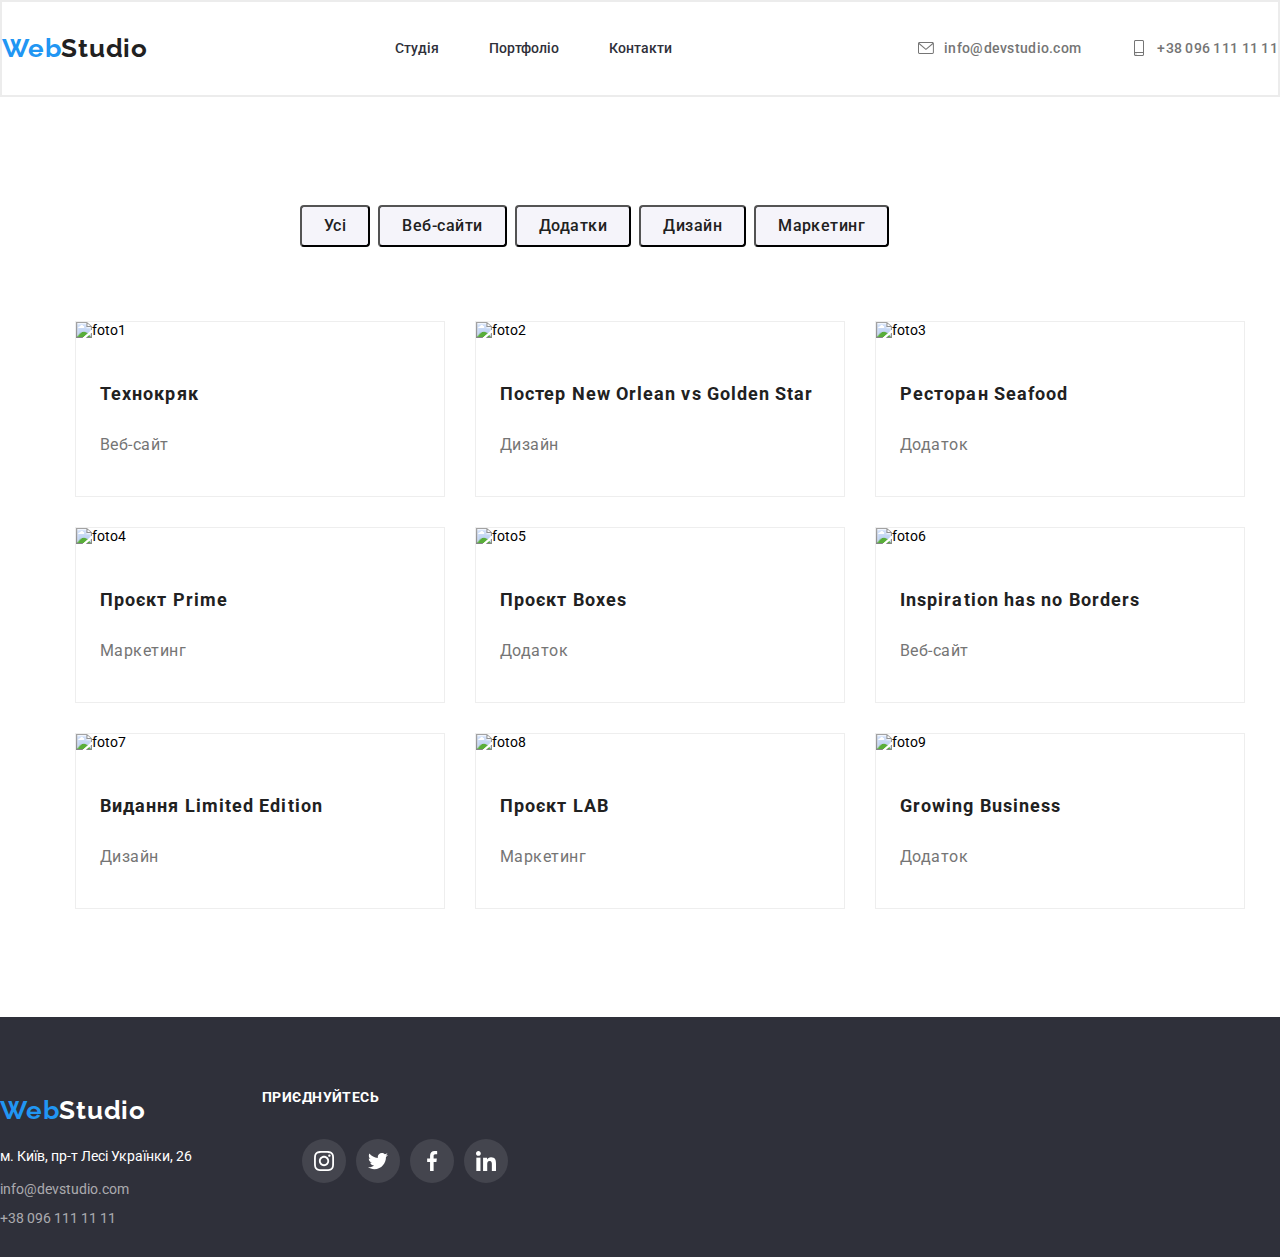
==== portfolio.html @ 2952f863 "FIIIIIIIX" ====
<!DOCTYPE html>
<html lang="en">
  <head>
    <meta charset="UTF-8" />
    <meta name="viewport" content="width=device-width, initial-scale=1.0" />
    <title>Portfolio</title>
    <link
      rel="stylesheet"
      href="https://cdnjs.cloudflare.com/ajax/libs/modern-normalize/2.0.0/modern-normalize.min.css"
    />
    <link rel="preconnect" href="https://fonts.googleapis.com" />
    <link rel="preconnect" href="https://fonts.gstatic.com" crossorigin />
    <link
      href="https://fonts.googleapis.com/css2?family=Raleway:wght@700&family=Roboto:wght@400;500;700;900&display=swap"
      rel="stylesheet"
    />
    <link rel="stylesheet" href="./css/Reset.css" />
    <link rel="stylesheet" href="./css/container.css" />
    <link rel="stylesheet" href="./css/svg.css">
    <link rel="stylesheet" href="./css/style.css" />
  </head>
  <body>
    <!-- header -->

    <!-- header -->

    <header>
      <div class="container header-box" >
        <a href="./index.html"
          class="header-links"><span id="web">Web</span><span id="studio">Studio</span></a
        >
        <ul class="header-list">
          <li class="header-item">
            <a href="./index.html" class="header-link">Студія</a>
          </li>
          <li class="header-item">
            <a href="./portfolio.html" class="header-link">Портфоліо</a>
          </li>
          <li class="header-item">
            <a href="" class="header-link">Контакти</a>
          </li>
        </ul>
        <ul class="header-lists">
          <li class="header-items">
            <svg class="email">
              <use href="./img/symboldefts.svg/icon.svg#icon-envelope"></use>
            </svg>
            <a href="mailto:info@devstudio.com" id="header-tel"
              >info@devstudio.com</a
            >
          </li>
          <li class="header-items">
            <svg class="phone">
              <use href="./img/symboldefts.svg/icon.svg#icon-smartphone"></use>
            </svg>
            <a href="tel:+380961111111" id="header-tel">+38 096 111 11 11</a>
          </li>
        </ul>
      </div>
    </header>

    <!-- navigation -->

    <section class="navigation">
      <div class="container">
        <ul class="navigation-list">
          <li class="navigation-item">
            <button class="naviganion-button">Усі</button>
          </li>
          <li class="navigation-item">
            <button class="naviganion-button">Веб-сайти</button>
          </li>
          <li class="navigation-item">
            <button class="naviganion-button">Додатки</button>
          </li>
          <li class="navigation-item">
            <button class="naviganion-button">Дизайн</button>
          </li>
          <li class="navigation-item">
            <button class="naviganion-button">Маркетинг</button>
          </li>
        </ul>
      </div>
    </section>

    <!-- presentation -->

    <section class="presentation">
      <div class="container">
        <ul class="presentation-list">
          <li class="presentation-item">
            <img src="./img/Portfolio/foto1.jpg" alt="foto1" />
            <h3 class="presentation-text">Технокряк</h3>
            <p class="presentation-description">Веб-сайт</p>
          </li>
          <li class="presentation-item">
            <img src="./img/Portfolio/foto2.jpg" alt="foto2" />
            <h3 class="presentation-text">Постер New Orlean vs Golden Star</h3>
            <p class="presentation-description">Дизайн</p>
          </li>
          <li class="presentation-item">
            <img src="./img/Portfolio/foto3.jpg" alt="foto3" />
            <h3 class="presentation-text">Ресторан Seafood</h3>
            <p class="presentation-description">Додаток</p>
          </li>
          <li class="presentation-item">
            <img src="./img/Portfolio/foto4.jpg" alt="foto4" />
            <h3 class="presentation-text">Проєкт Prime</h3>
            <p class="presentation-description">Маркетинг</p>
          </li>
          <li class="presentation-item">
            <img src="./img/Portfolio/foto5.jpg" alt="foto5" />
            <h3 class="presentation-text">Проєкт Boxes</h3>
            <p class="presentation-description">Додаток</p>
          </li>
          <li class="presentation-item">
            <img src="./img/Portfolio/foto6.jpg" alt="foto6" />
            <h3 class="presentation-text">Inspiration has no Borders</h3>
            <p class="presentation-description">Веб-сайт</p>
          </li>
          <li class="presentation-item">
            <img src="./img/Portfolio/foto7.jpg" alt="foto7" />
            <h3 class="presentation-text">Видання Limited Edition</h3>
            <p class="presentation-description">Дизайн</p>
          </li>
          <li class="presentation-item">
            <img src="./img/Portfolio/foto8.jpg" alt="foto8" />
            <h3 class="presentation-text">Проєкт LAB</h3>
            <p class="presentation-description">Маркетинг</p>
          </li>
          <li class="presentation-item">
            <img src="./img/Portfolio/foto9.jpg" alt="foto9" />
            <h3 class="presentation-text">Growing Business</h3>
            <p class="presentation-description">Додаток</p>
          </li>
        </ul>
      </div>
    </section>

    <!-- footer -->
    <footer class="foot">
      <div class="container  box-container">
        <div class="flex">
        <div class="flex-footer">
        <h2 class="foot-text">
          <span id="web">Web</span><span id="studiow">Studio</span>
        </h2>
        <div class="foot-email-tel">
        <address class="adres">м. Київ, пр-т Лесі Українки, 26</address>

        <a href="mailto:info@devstudio.com" class="mailto"
          >info@devstudio.com</a
        >
        <a href="tel:+380961111111" class="tel">+38 096 111 11 11</a>
      </div>
      </div>
    <div class="flex-footer2"> 
        <h2 class="sot-title">ПРИЄДНУЙТЕСЬ</h2>
        <ul class="employes-svg-list">
          <li class="employes-svg-item">
        <svg class="employes-svg">
          <use href="./img/symboldefts.svg/icon.svg#icon-instagram"></use>
        </svg>
      </li>
      <li class="employes-svg-item">
        <svg class="employes-svg">
          <use href="./img/symboldefts.svg/icon.svg#icon-twitter"></svg>
        </svg>
      </li>
      <li class="employes-svg-item">
        <svg class="employes-svg">
          <use href="./img/symboldefts.svg/icon.svg#icon-facebook"></svg>
        </svg>
      </li>
      <li class="employes-svg-item">
        <svg class="employes-svg">
          <use href="./img/symboldefts.svg/icon.svg#icon-linkedin"></svg>
        </svg>
      </li>
      </ul>
  </div>
</div>
</div>
    </footer>
  </body>
</html>
---- css/svg.css ----
.email {
    width: 16px;
    height: 12px;
    margin-right: 10px;
    fill: #757575;
}

.phone {
    fill: #757575;
    width: 16px;
    height: 16px;
    margin-right: 10px;
    
}

.employees-svg {
    width: 20px;
    height: 20px;
    fill: #757575;
}

.employes-svg {
    width: 20px;
    height: 20px;
    fill: #fff;
}


.employes-svg-item:hover {
    background-color: #2196F3;
    border-radius: 50%;
}


.employees-svg-item:hover {
    background-color: #2196F3;
    border-radius: 50%;
    
}

.employees-svg-item {
    width: 44px;
    height: 44px;
    text-align: center;
    padding-left: 12px;
    padding-top: 12px;
    padding-right: 12px;
    padding-bottom: 12px;
}

.employes-svg-item {
    width: 44px;
    height: 44px;
    text-align: center;
    padding-left: 12px;
    padding-top: 12px;
    padding-right: 12px;
    padding-bottom: 12px;
    border-radius: 50%;
    background-color: rgba(255, 255, 255, 0.10);
}

.customers-svg {
     width: 106px;
     height: 60px;
     fill: grey;
     margin-top: 16px;
     margin-bottom: 16px;
     margin-left: 32px;
     margin-right: 32px;
}

.customers-svg:hover {
    fill: #2196F3;
}


.but {
    width: 24px;
    height: 24px;
    fill: #fff;
    margin-top: 13px;
}
---- css/style.css ----
body {
    font-family: Roboto;
    font-size: 14px;
    
}

ul {
    list-style: none;
  }
  a {
    text-decoration: none;
  }

:root {
    --bg-color: blue;
    --text-color:  #757575;
    --bg-color: #2F303A;
    --tex-color:#2196F3;
    --adress-color:#fff;
    --phone-color: rgba(255, 255, 255, 0.60);
    --bge-color: #F5F4FA;
}



.text-one {
    color: var(--tex-color);
    font-size: 16px;
}

.presentation-description {
    color: #757575;
    font-size: 16px;
    font-weight: 400;
    line-height: 187.5%; 
    letter-spacing: 0.48px;

}



header {
    /* margin-bottom: 32px; */
    padding-bottom: 25px;
    padding-top: 24px;
    padding-top: 24px;
   border: #ECECEC solid 2px;
}

.header-link {
    color: var(--bg-color);
    font-size: 14px;
    font-weight: 500;
    line-height: normal;
}

.header-link:focus {
    color: #2196F3;
    font-size: 14px;
    font-weight: 500;
    line-height: normal;
}

.header-link:hover {
     color: #2196F3;
}

.foot {
    background-color: var(--bg-color);
    padding-top: 60px;
    padding-bottom: 60px;
}

.adres {
    color: var(--adress-color);
    font-size: 14px;
    font-weight: 400;
    line-height: 1.714;
    font-style: normal;
    margin-bottom: 9px;
}



.information {
    background-image: linear-gradient(rgba(47, 48, 58, 0.40),  rgba(47, 48, 58, 0.40)) ,url(../img/Img.png);
    font-size: 44px;
    padding-top: 200px;
    padding-bottom: 200px;    
    width: 1600px;
    height: 600px;

}
.information-title {
    color: var(--adress-color);
    text-align: center;
    font-size: 44px;
    font-weight: 900;
    line-height: 136.364%;
    letter-spacing: 2.64px;
    text-transform: uppercase;
    padding-bottom: 30;
    margin: 0 auto;
    width: 696px;
    margin-bottom: 30px;
}
.box-container {
    display: flex;
    flex-direction: column;
    gap: 9px;
}

.employees {
    padding-top: 94px;
    padding-bottom: 94px;
}



.header-box {
    display: flex;
    align-items: center;
    /* outline: red solid; */
    justify-content: space-between; 
}
.header-list {
    gap: 50px;
    display: flex;
    align-items: center;
    /* outline: red solid; */
   
} 

.employees-svg-list {
    display: flex;
    gap: 10px;
    margin-left: 32px;
    padding-top: 28px;
    margin-right: 32px;
    
}

.employes-svg-list {
    display: flex;
    gap: 10px;
    padding-top: 20px;
}

.customers-item {
    width: 170px;
    height: 92px;
    border-radius: 4px;
    border: 1px solid #AFB1B8;
}

.customers-item:hover {
    border: 1px solid #2196F3;
}

.customers-list {
    display: flex;
    gap: 30px;
    margin-left: 215px;
    margin-right: 215px;
    padding-bottom: 94px;
}

.customers-title {
    text-align: center;
    font-family: Roboto;
    font-size: 36px;
    font-style: normal;
    font-weight: 700;
    line-height: normal;
    letter-spacing: 1.08px;
    padding-top: 94px;
    margin-bottom: 50px;
}

.header-lists {
    gap: 50px;
    display: flex;
}

.header-items {
    display: flex;
    align-items: center;
}

.header-items:hover .email {
    fill: #2196F3;
}

.employees-svg-item:hover .employees-svg {
    fill: #FFF;
}

.customers-item:hover .customers-svg {
    fill: #2196F3;
}

.header-items:hover .phone {
    fill: #2196F3;
}

.header-links {
    text-align: center;
}
.info {
    padding-top: 94px;
    padding-bottom: 94px;
}



.lador {
    padding-bottom: 94px;
    padding-top: 0px;
}



.employees-description {
    color: #757575;
    text-align: center;
    font-size: 16px;
    font-weight: 400;
    line-height: 118.75%;
    letter-spacing: 0.48px;
}

.button:focus {
    border-radius: 4px;
    background: #2196F3;
    box-shadow: 0px 4px 4px 0px rgba(0, 0, 0, 0.15);
    font-size: 16px;
    font-weight: 700;
    line-height:  187.5%;
    letter-spacing: 0.96px;
    color: var(--adress-color);
    font-size: 16px;
    margin-left: 492px;
    padding-left: 32px;
    padding-top: 10px;
    padding-bottom: 10px;
    padding-right: 32px;
}

.button {
    border-radius: 4px;
    background: #2196F3;
    box-shadow: 0px 4px 4px 0px rgba(0, 0, 0, 0.15);
    font-size: 16px;
    font-weight: 700;
    line-height:  187.5%;
    letter-spacing: 0.96px;
    color: var(--adress-color);
    font-size: 16px;
    margin-left: 492px;
    padding-left: 32px;
    padding-top: 10px;
    padding-bottom: 10px;
    padding-right: 32px;
}

.mailto {
    color: var(--phone-color);
    font-size: 14px;
    font-weight: 400;
    line-height: 171.4%;
    margin-bottom: 9px;
}

.but-but {
    width: 200px;
    height: 50px;
    border-radius: 4px;
    background: #2196F3;
    box-shadow: 0px 4px 4px 0px rgba(0, 0, 0, 0.15);
    color: #FFF;

text-align: center;
font-family: Roboto;
font-size: 16px;
font-style: normal;
font-weight: 700;
line-height: 30px; /* 187.5% */
letter-spacing: 0.96px;
margin-bottom: 10px;
}

.input-foot {
    width: 358px;
    height: 50px;
    border-radius: 4px;
    border: 1px solid rgba(255, 255, 255, 0.30);
    background: rgba(33, 150, 243, 0.00);
    box-shadow: 0px 4px 4px 0px rgba(0, 0, 0, 0.15);
    padding-left: 16px;
}

.email-title {
    color: #FFF;
    font-family: Roboto;
    font-size: 14px;
    font-style: normal;
    font-weight: 700;
    line-height: normal;
    letter-spacing: 0.42px;
}


.tel {
    color: var(--phone-color);
}

.navigation-text {
    background-color: var(--bge-color);
    font-size: 16px;
}

/* .info-box {

    width: 270px;
    height: 120px;
    flex-shrink: 0;
    background-position: top;
} */

.info-item::before {
    background-color: #F5F4FA;
    background-repeat: no-repeat;
    content: '';
    background-image: url(../img/antenna\ 1.png);
    background-position: center;
    display: block;
    width: 270px;
    height: 120px;
    margin-bottom: 30px;
}   

.info-item2::before {
    background-color: #F5F4FA;
    content: '';
    width: 270px;
    height: 120px;
    background-repeat: no-repeat;
    background-image: url(../img/clock\ 1.png);
    background-position: center;
    display: block;
    margin-bottom: 30px;
}

.info-item3::before {
    background-color: #F5F4FA;
    content: '';
    width: 270px;
    height: 120px;
    background-repeat: no-repeat;;
    display: block;
    background-image: url(../img/diagram\ 1.png);
    margin-bottom: 30px;
    background-position: center;
}




.info-item4::before {
    background-color: #F5F4FA;
    content: '';
    width: 270px;
    height: 120px;
    background-repeat: no-repeat;;
    display: block;
    background-image: url(../img/astronaut\ 1.png);
    background-position: center;
    margin-bottom: 30px;
}

.info-list {
    display: flex;
    gap: 15px;
    justify-content: center;
}



.info-text {
    color: #212121;
    font-size: 14px;
    font-weight: 700;
    line-height: normal;
    letter-spacing: 0.42px;
    text-transform: uppercase;
    margin-bottom: 12px;
}

.info-text2 {
    color: #212121;
    font-size: 14px;
    font-weight: 700;
    line-height: normal;
    letter-spacing: 0.42px;
    text-transform: uppercase;
    margin-bottom: 12px;
}

.info-text3 {
    color: #212121;
    font-size: 14px;
    font-weight: 700;
    line-height: normal;
    letter-spacing: 0.42px;
    text-transform: uppercase;
    margin-bottom: 12px;
}

.info-text4 {
    color: #212121;
    font-size: 14px;
    font-weight: 700;
    line-height: normal;
    letter-spacing: 0.42px;
    text-transform: uppercase;
    margin-bottom: 12px;
}

.info-description {
    color: #757575;
    font-size: 14px;
    font-weight: 400;
    line-height:  171.429%;
    letter-spacing: 0.42px;
}

.labor-title {
    color: #212121;
    text-align: center;
    font-size: 36px;
    font-weight: 700;
    line-height: normal;
    letter-spacing: 1.08px;
    margin-bottom: 50px;
}

.labor-list {
    display: flex;
    gap: 30px;
    
}

 
.employees-text {
    color: #212121;
    text-align: center;

    font-size: 16px;
    font-weight: 500;
    line-height: normal;
    letter-spacing: 0.48px;
    padding-top: 30px;
}

.employees-description {
    padding-top: 10px;
}

.employees-title {
    color: #212121;
    text-align: center;
    font-size: 36px;
    font-weight: 700;
    line-height: normal;
    letter-spacing: 1.08px;
    margin-bottom: 50px;
    
}

.employees-item {
    background-color: #FFF;
    width: 270px;
    height: 428px;
    box-shadow: 0px 2px 1px 0px rgba(0, 0, 0, 0.20), 0px 1px 1px 0px rgba(0, 0, 0, 0.14), 0px 1px 3px 0px rgba(0, 0, 0, 0.12);
    border-radius: 0px 0px 4px 4px;
}

.employees-img {
    width: 270px;
}


.employees {
    background: #F5F4FA;
}


.employees-list {
    display: flex;
    gap: 30px;
    
}

.presentation-text {
    color: #212121;
    font-size: 18px;
    font-weight: 700;
    line-height:  200%;
    letter-spacing: 1.08px;
    padding-left: 24px;
    padding-top: 20px;
}

.presentation-description {
    padding-left: 24px;
    padding-bottom: 20px;
}

.presentation {
    padding-bottom: 94px;
}

.presentation-list {
    display: flex;
    gap: 30px;
    flex-wrap: wrap;
    justify-content: center;
}

.presentation-item {
    border: 1px solid #EEE;
    max-width: 370px;
    flex-basis: calc(100% - (30px * 2) / 3);
}

.presentation-item:hover {
    border: 1px solid #EEE;
    background: #FFF;
    box-shadow: 1px 4px 6px 0px rgba(0, 0, 0, 0.16), 0px 4px 4px 0px rgba(0, 0, 0, 0.06), 0px 1px 1px 0px rgba(0, 0, 0, 0.12);
}

.flex {
    display: flex;
}

.sot-title {
    color: #FFF;
    font-family: Roboto;
    font-size: 14px;
    font-style: normal;
    font-weight: 700;
    line-height: normal;
    letter-spacing: 0.42px;
}

.flex-footer {
    margin-right: 70px;
    height: 100px;
}

.foot-email-tel {
    display: flex;
    flex-direction:column;
}


.naviganion-button {
    color: #212121;
    text-align: center;
    padding-top: 6px;
    padding-bottom: 6px;
    padding-left: 22px;
    padding-right: 22px;
    font-size: 16px;
    font-weight: 500;
    line-height: 162.5%;
    letter-spacing: 0.48px;
    border-radius: 4px;
    background: #F5F4FA;
}

.naviganion-button:focus {
    color: var(--adress-color);
    text-align: center;
    padding-top: 6px;
    padding-bottom: 6px;
    padding-left: 22px;
    padding-right: 22px;
    font-size: 16px;
    font-weight: 500;
    line-height: 162.5%;
    letter-spacing: 0.48px;
    border-radius: 4px;
    background-color: #2196F3;
}

.naviganion-button:hover {
    background-color: #2196F3;
    color: var(--adress-color);
}

.navigation-list {
   display: flex;
   gap: 8px;
   padding-left: 300px;
   height: 38px;
   flex-shrink: 0;
}
   

.navigation {
    padding-top: 94px;
    padding-bottom: 50px;
}



#web {
    color: #2196F3;
    font-family: Raleway;
    font-size: 26px;
    font-weight: 700;
    line-height: normal;
    letter-spacing: 0.78px;
}

#studio {
    color: #212121;
    font-family: Raleway;
    font-size: 26px;
    font-weight: 700;
    line-height: normal;
    letter-spacing: 0.78px;
}

#studiow {
    color: #FFF;
    font-family: Raleway;
    font-size: 26px;
    font-weight: 700;
    line-height: normal;
    letter-spacing: 0.78px;
}

#header-tel {
    color: #757575;
    font-size: 14px;
    font-weight: 500;
    line-height: normal;
    letter-spacing: 0.28px;
}

#header-tel:focus {
    color: #2196F3;
    font-size: 14px;
    font-weight: 500;
    line-height: normal;
    letter-spacing: 0.28px;
}

#header-tel:hover {
    color: #2196F3;
}

.foot-text {
    margin-bottom: 20px;
}
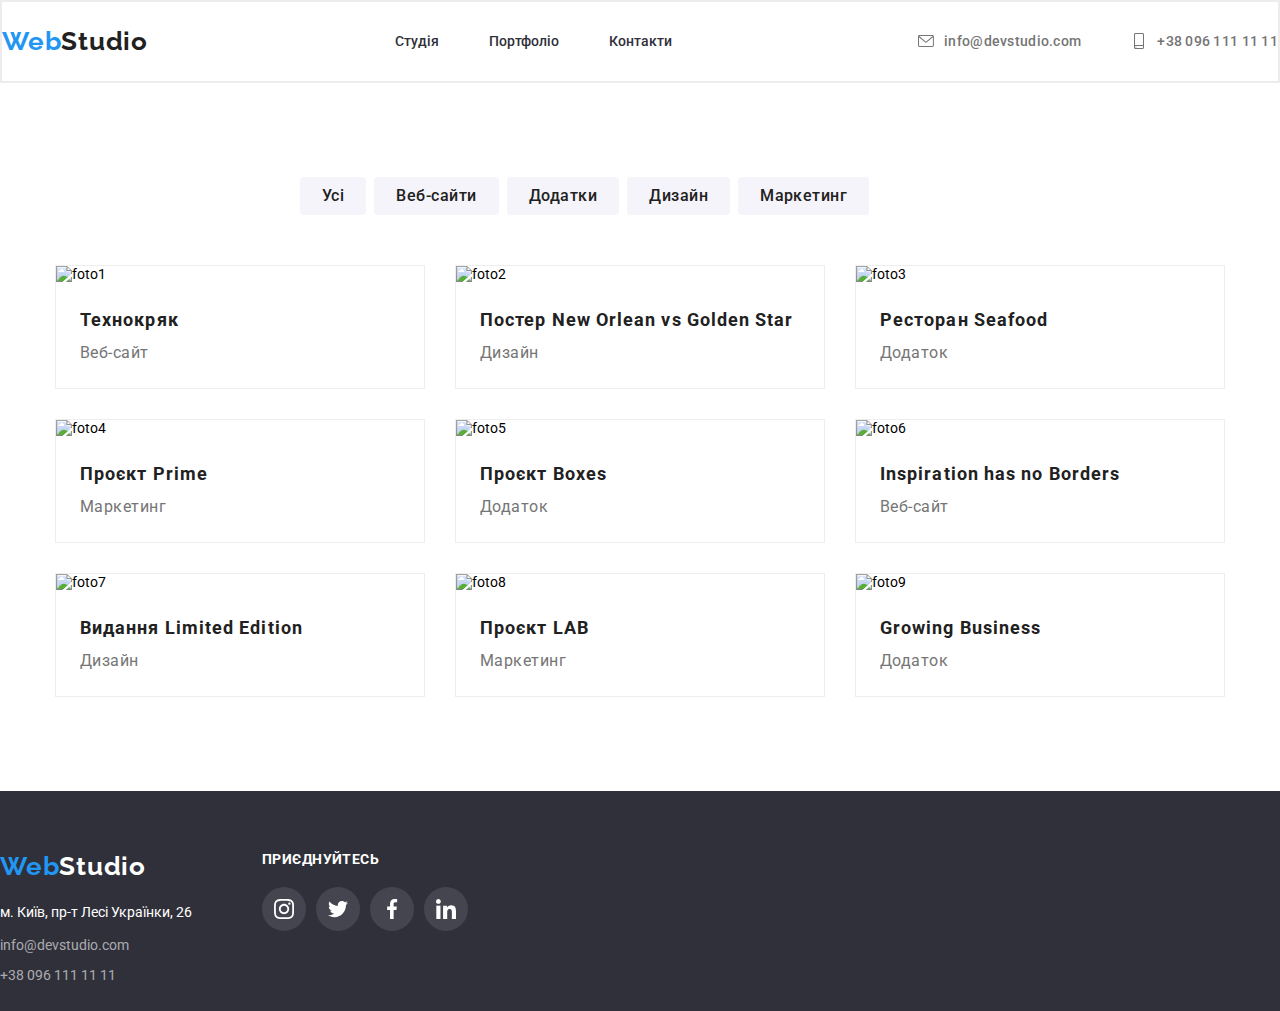
==== commit 6a62cff8: "overlay" ====
--- a/portfolio.html
+++ b/portfolio.html
@@ -92,46 +92,73 @@
             <img src="./img/Portfolio/foto1.jpg" alt="foto1" />
             <h3 class="presentation-text">Технокряк</h3>
             <p class="presentation-description">Веб-сайт</p>
+            <div class="presentation-overlay">
+              <h2 class="overlay-text">Ресурс пропонує комплексні пропозиції з різним рівнем функціоналу та сервісів. Все це дозволить відвідувачу отримати вичерпні відомості про компанію чи приватну особу.</h2>
+            </div>
           </li>
           <li class="presentation-item">
             <img src="./img/Portfolio/foto2.jpg" alt="foto2" />
             <h3 class="presentation-text">Постер New Orlean vs Golden Star</h3>
             <p class="presentation-description">Дизайн</p>
+            <div class="presentation-overlay">
+              <h2 class="overlay-text">Ресурс пропонує комплексні пропозиції з різним рівнем функціоналу та сервісів. Все це дозволить відвідувачу отримати вичерпні відомості про компанію чи приватну особу.</h2>
+            </div>
           </li>
           <li class="presentation-item">
             <img src="./img/Portfolio/foto3.jpg" alt="foto3" />
             <h3 class="presentation-text">Ресторан Seafood</h3>
             <p class="presentation-description">Додаток</p>
+            <div class="presentation-overlay">
+              <h2 class="overlay-text">Ресурс пропонує комплексні пропозиції з різним рівнем функціоналу та сервісів. Все це дозволить відвідувачу отримати вичерпні відомості про компанію чи приватну особу.</h2>
+            </div>
           </li>
           <li class="presentation-item">
             <img src="./img/Portfolio/foto4.jpg" alt="foto4" />
             <h3 class="presentation-text">Проєкт Prime</h3>
             <p class="presentation-description">Маркетинг</p>
+            <div class="presentation-overlay">
+              <h2 class="overlay-text">Ресурс пропонує комплексні пропозиції з різним рівнем функціоналу та сервісів. Все це дозволить відвідувачу отримати вичерпні відомості про компанію чи приватну особу.</h2>
+            </div>
           </li>
           <li class="presentation-item">
             <img src="./img/Portfolio/foto5.jpg" alt="foto5" />
             <h3 class="presentation-text">Проєкт Boxes</h3>
             <p class="presentation-description">Додаток</p>
+            <div class="presentation-overlay">
+              <h2 class="overlay-text">Ресурс пропонує комплексні пропозиції з різним рівнем функціоналу та сервісів. Все це дозволить відвідувачу отримати вичерпні відомості про компанію чи приватну особу.</h2>
+            </div>
           </li>
           <li class="presentation-item">
             <img src="./img/Portfolio/foto6.jpg" alt="foto6" />
             <h3 class="presentation-text">Inspiration has no Borders</h3>
             <p class="presentation-description">Веб-сайт</p>
+            <div class="presentation-overlay">
+              <h2 class="overlay-text">Ресурс пропонує комплексні пропозиції з різним рівнем функціоналу та сервісів. Все це дозволить відвідувачу отримати вичерпні відомості про компанію чи приватну особу.</h2>
+            </div>
           </li>
           <li class="presentation-item">
             <img src="./img/Portfolio/foto7.jpg" alt="foto7" />
             <h3 class="presentation-text">Видання Limited Edition</h3>
             <p class="presentation-description">Дизайн</p>
+            <div class="presentation-overlay">
+              <h2 class="overlay-text">Ресурс пропонує комплексні пропозиції з різним рівнем функціоналу та сервісів. Все це дозволить відвідувачу отримати вичерпні відомості про компанію чи приватну особу.</h2>
+            </div>
           </li>
           <li class="presentation-item">
             <img src="./img/Portfolio/foto8.jpg" alt="foto8" />
             <h3 class="presentation-text">Проєкт LAB</h3>
             <p class="presentation-description">Маркетинг</p>
+            <div class="presentation-overlay">
+              <h2 class="overlay-text">Ресурс пропонує комплексні пропозиції з різним рівнем функціоналу та сервісів. Все це дозволить відвідувачу отримати вичерпні відомості про компанію чи приватну особу.</h2>
+            </div>
           </li>
           <li class="presentation-item">
             <img src="./img/Portfolio/foto9.jpg" alt="foto9" />
             <h3 class="presentation-text">Growing Business</h3>
             <p class="presentation-description">Додаток</p>
+            <div class="presentation-overlay">
+              <h2 class="overlay-text">Ресурс пропонує комплексні пропозиції з різним рівнем функціоналу та сервісів. Все це дозволить відвідувачу отримати вичерпні відомості про компанію чи приватну особу.</h2>
+            </div>
           </li>
         </ul>
       </div>
--- a/css/style.css
+++ b/css/style.css
@@ -182,6 +182,27 @@
     display: flex;
 }
 
+.labor-item {
+    position: relative;
+}
+
+
+
+.lador-btn {
+    width: 370px;
+    height: 70px;
+    background: rgba(47, 48, 58, 0.80);
+    color: #FFF;
+    text-align: center;
+    font-family: Roboto;
+    font-size: 14px;
+    font-weight: 700;
+    letter-spacing: 0.42px;
+    position: absolute;
+    bottom: 0px;
+    left: 0px;
+}
+
 .header-items {
     display: flex;
     align-items: center;
@@ -217,6 +238,8 @@
     padding-bottom: 94px;
     padding-top: 0px;
 }
+
+
 
 
 
@@ -450,7 +473,201 @@
     
 }
 
- 
+.beckgdrop {
+    display: flex;
+    align-items: center;
+    justify-content: center;
+    width: 100%;
+    height: 100%;
+    background: rgba(0, 0, 0, 0.20);
+    position: fixed;
+    top: 0px;
+    left: 0px;
+}
+
+.modal {
+    width: 528px;
+    height: 581px;
+    flex-shrink: 0;
+    border-radius: 4px;
+    background: #FFF;
+    box-shadow: 0px 1px 3px 0px rgba(0, 0, 0, 0.12), 0px 1px 1px 0px rgba(0, 0, 0, 0.14), 0px 2px 1px 0px rgba(0, 0, 0, 0.20);
+}
+
+.modal-svg {
+    width: 18px;
+    height: 18px;
+}
+
+.modal-title {
+    margin-left: 40px;
+    margin-right: 40px;
+}
+
+.form-input {
+     border: none;
+     width: 394px;
+}
+
+.close {
+    width: 18px;
+    height: 18px;
+}
+
+.close-box {
+    width: 30px;
+    height: 30px;
+    display: flex;
+    border: 1px solid rgba(0, 0, 0, 0.10);
+    border-radius: 50%;
+    margin-left: 490px;
+    margin-top: 8px;
+    margin-right: 8px;
+    align-items: center;
+    justify-content: center;
+}
+
+.close-box:hover  .close {
+    fill: #2196F3;
+}
+
+.box:hover {
+    fill: #2196F3;
+    border:1px solid #2196F3;
+}
+
+.box-big:hover {
+    border:1px solid #2196F3;
+}
+
+.beckgdrop.is-hidden {
+    visibility: hidden;
+    opacity: 0;
+    pointer-events: none;
+}
+
+
+.presentation-overlay {
+    background: rgba(33, 150, 243, 0.90);
+    width: 370px;
+    height: 294px;
+    position: absolute;
+    left: 0px;
+    top: 0px;
+    opacity: 0;
+}
+
+.presentation-overlay:hover {
+    opacity: 1;
+}
+
+
+.overlay-text {
+    color: #FFF;
+    font-family: Roboto;
+    font-size: 18px;
+    font-style: normal;
+    font-weight: 400;
+    line-height: 28px; 
+    letter-spacing: 0.54px;
+    padding-top: 63px;
+    padding-left: 24px;
+    padding-right: 24px;
+    padding-bottom: 63px;
+}
+
+
+.input-for {
+    outline: none;
+    border: none;
+  color: rgba(117, 117, 117, 0.50);
+  font-family: 'Roboto';
+  font-size: 12px;
+  font-style: normal;
+  font-weight: 400;
+  line-height: normal;
+  letter-spacing: 0.12px;
+  width: 400px;
+}
+
+.modal-button{
+    border-radius: 4px;
+      background-color: #2196F3;
+      box-shadow: 0px 4px 4px 0px rgba(0, 0, 0, 0.15);
+      color: white;
+      text-align: center;
+      font-family: 'Roboto';
+      font-size: 16px;
+      font-weight: 700;
+      line-height: 30px;
+      letter-spacing: 0.96px;
+      width: 200px;
+      height: 50px;
+      flex-shrink: 0;
+      border: none;
+      margin-left: 165px;
+      margin-right: 163px;
+  }
+  .modal-box{
+    display: flex;
+   margin-top: 20px;
+   margin-bottom: 30px;
+   gap: 7px;
+    padding-left: 54px;
+    padding-right: 39px;
+  }
+
+  .modal-span{
+    color: #2196F3;
+  font-family: 'Roboto';
+  font-size: 14px;
+  font-style: normal;
+  font-weight: 400;
+  line-height: 24px;
+  letter-spacing: 0.42px;
+  text-decoration-line: underline;
+  }
+
+.form-list {
+    padding-left: 41px;
+    padding-right: 39px;
+    margin-top: 2px;
+}
+
+.box {
+    width: 448px;
+    height: 40px;
+    border-radius: 4px;
+    border: 1px solid rgba(33, 33, 33, 0.20);  
+    padding-top: 11px;
+    padding-bottom: 11px;
+    padding-left: 12px;
+    padding-right: 12px; 
+}
+
+.box-big {
+    display: block;
+    width: 448px;
+    height: 120px;
+    border-radius: 4px;
+    border: 1px solid rgba(33, 33, 33, 0.20);
+    padding: 12px 16px 82px 16px;
+}
+
+
+
+
+
+.fotm-title {
+    color: #757575;
+    font-family: Roboto;
+    font-size: 12px;
+    font-style: normal;
+    font-weight: 400;
+    line-height: normal;
+    margin-top: 10px;
+}
+
 .employees-text {
     color: #212121;
     text-align: center;
@@ -531,6 +748,8 @@
     border: 1px solid #EEE;
     max-width: 370px;
     flex-basis: calc(100% - (30px * 2) / 3);
+    position: relative;
+    overflow: hidden;
 }
 
 .presentation-item:hover {
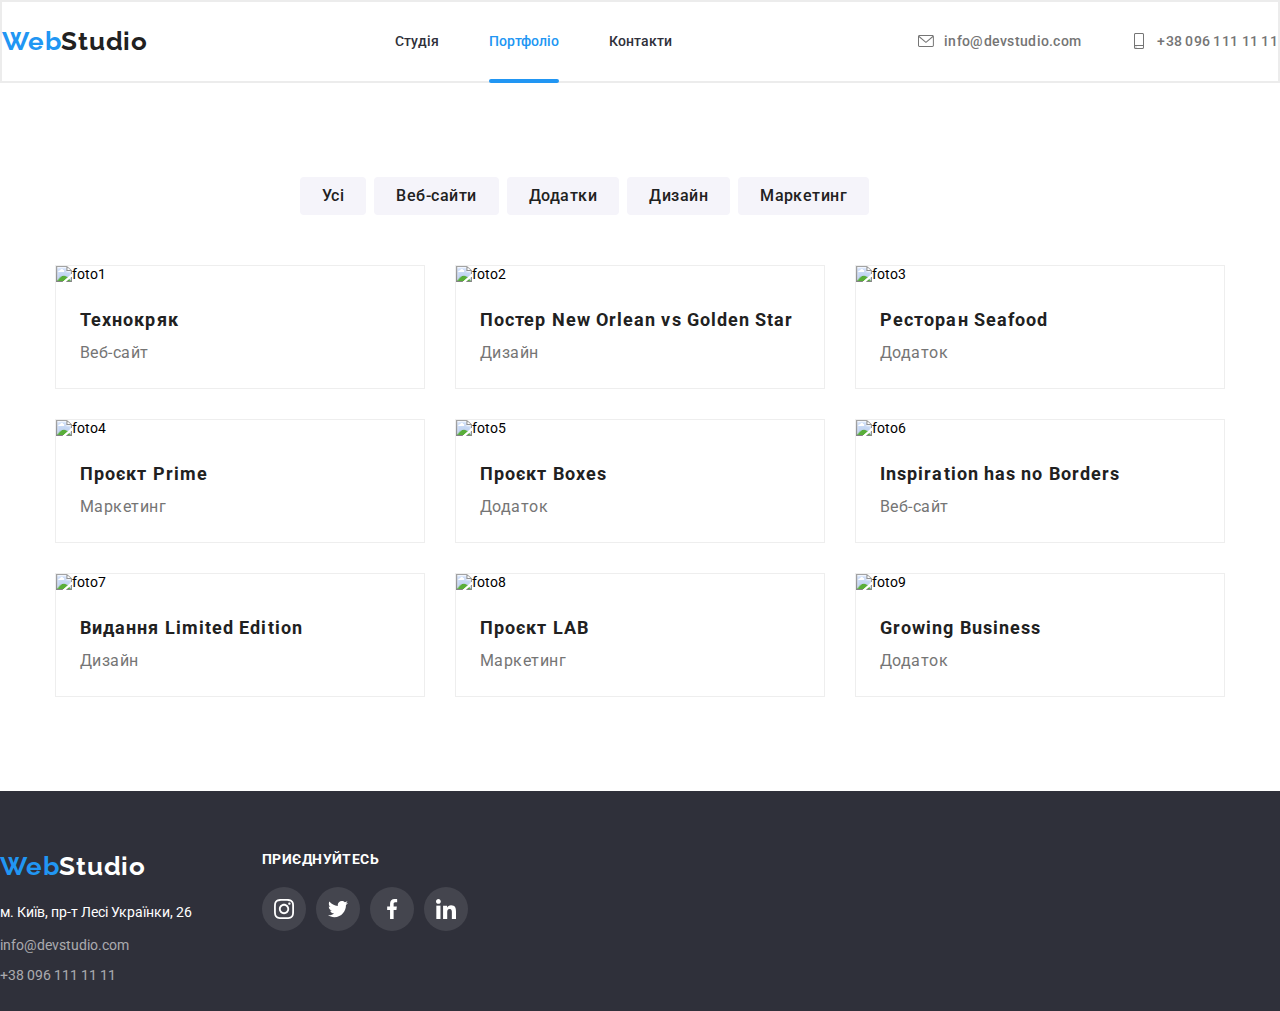
==== commit 963c1a3c: "s" ====
--- a/portfolio.html
+++ b/portfolio.html
@@ -34,7 +34,7 @@
             <a href="./index.html" class="header-link">Студія</a>
           </li>
           <li class="header-item">
-            <a href="./portfolio.html" class="header-link">Портфоліо</a>
+            <a href="./portfolio.html" class="header-link after color">Портфоліо</a>
           </li>
           <li class="header-item">
             <a href="" class="header-link">Контакти</a>
--- a/css/style.css
+++ b/css/style.css
@@ -52,6 +52,7 @@
     font-size: 14px;
     font-weight: 500;
     line-height: normal;
+    
 }
 
 .header-link:focus {
@@ -224,6 +225,10 @@
     fill: #2196F3;
 }
 
+.header-item {
+    position: relative;
+}
+
 .header-links {
     text-align: center;
 }
@@ -559,6 +564,34 @@
 
 .presentation-overlay:hover {
     opacity: 1;
+}
+
+.header-link:hover::after {
+    display: block;
+    content: '';
+    border-radius: 2px;
+    background: #2196F3;
+    width: 100%;
+    height: 4px;
+    position: absolute;
+    top: 46px;
+    left: 0px;
+}
+
+.after::after {
+    display: block;
+    content: '';
+    border-radius: 2px;
+    background: #2196F3;
+    width: 100%;
+    height: 4px;
+    position: absolute;
+    top: 46px;
+    left: 0px;
+}
+
+.color {
+    color: #2196F3;
 }
 
 
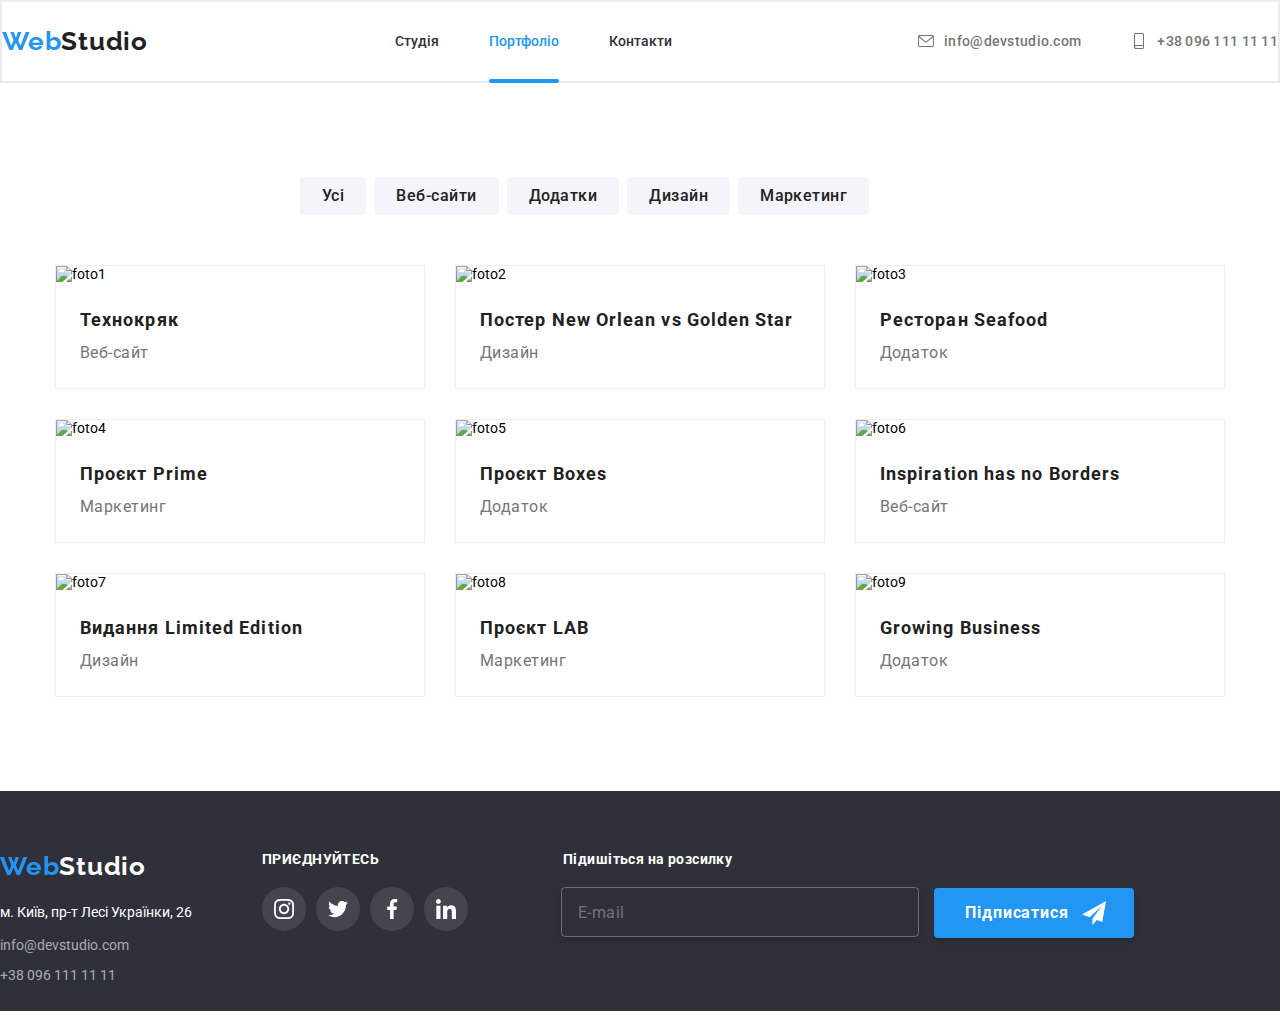
==== commit 9b7fb03d: "animation" ====
--- a/portfolio.html
+++ b/portfolio.html
@@ -206,6 +206,17 @@
       </li>
       </ul>
   </div>
+  <div class="flex-footer3">
+    <h2 class="flex-footer3-title">Підишіться на розсилку</h2>
+    <form action="">
+    <input type="email" placeholder="E-mail" class="flex-footer3-input">
+    <button type="button" class="flexfooter3-button">Підписатися
+      <svg class="telega" xmlns="http://www.w3.org/2000/svg" width="24" height="24" viewBox="0 0 24 24" fill="none">
+        <path d="M24 0L0 13.5L7.66994 16.3407L19.5 5.25002L10.5017 17.3896L10.509 17.3923L10.5 17.3896V24.0001L14.8013 18.982L20.2501 21.0001L24 0Z" fill="white"/>
+        </svg>
+      </button>
+    </form>
+  </div>
 </div>
 </div>
     </footer>
--- a/css/svg.css
+++ b/css/svg.css
@@ -58,6 +58,9 @@
     padding-bottom: 12px;
     border-radius: 50%;
     background-color: rgba(255, 255, 255, 0.10);
+    transition-property: background-color;
+    transition-duration: 250ms;
+    transition-timing-function: cubic-bezier(0.4, 0, 0.2, 1);
 }
 
 .customers-svg {
@@ -68,6 +71,9 @@
      margin-bottom: 16px;
      margin-left: 32px;
      margin-right: 32px;
+     transition-property: fill;
+     transition-duration: 250ms;
+     transition-timing-function: cubic-bezier(0.4, 0, 0.2, 1);
 }
 
 .customers-svg:hover {
--- a/css/style.css
+++ b/css/style.css
@@ -52,7 +52,9 @@
     font-size: 14px;
     font-weight: 500;
     line-height: normal;
-    
+    transition-property: color;
+    transition-duration: 250ms;
+    transition-timing-function: cubic-bezier(0.4, 0, 0.2, 1);
 }
 
 .header-link:focus {
@@ -62,7 +64,7 @@
     line-height: normal;
 }
 
-.header-link:hover {
+.header-link:hover  {
      color: #2196F3;
 }
 
@@ -88,7 +90,7 @@
     font-size: 44px;
     padding-top: 200px;
     padding-bottom: 200px;    
-    width: 1600px;
+    max-width: 1600px;
     height: 600px;
 
 }
@@ -152,6 +154,9 @@
     height: 92px;
     border-radius: 4px;
     border: 1px solid #AFB1B8;
+    transition-property: fill;
+    transition-duration: 250ms;
+    transition-timing-function: cubic-bezier(0.4, 0, 0.2, 1);
 }
 
 .customers-item:hover {
@@ -161,8 +166,6 @@
 .customers-list {
     display: flex;
     gap: 30px;
-    margin-left: 215px;
-    margin-right: 215px;
     padding-bottom: 94px;
 }
 
@@ -207,6 +210,9 @@
 .header-items {
     display: flex;
     align-items: center;
+    transition-property: fill;
+    transition-duration: 250ms;
+    transition-timing-function: cubic-bezier(0.4, 0, 0.2, 1);
 }
 
 .header-items:hover .email {
@@ -225,9 +231,21 @@
     fill: #2196F3;
 }
 
+.employees-svg-item {
+    border-radius: 50%;
+    transition-property: background-color;
+    transition-duration: 250ms;
+    transition-timing-function: cubic-bezier(0.4, 0, 0.2, 1);
+}
+
 .header-item {
     position: relative;
-}
+     transition-property: fill;
+    transition-duration: 250ms;
+    transition-timing-function: cubic-bezier(0.4, 0, 0.2, 1);
+}
+
+
 
 .header-links {
     text-align: center;
@@ -530,6 +548,7 @@
     margin-right: 8px;
     align-items: center;
     justify-content: center;
+    
 }
 
 .close-box:hover  .close {
@@ -560,22 +579,31 @@
     left: 0px;
     top: 0px;
     opacity: 0;
+    transition-property: opacity;
+    transition-duration: 250ms;
+    transition-timing-function: cubic-bezier(0.4, 0, 0.2, 1);
 }
 
 .presentation-overlay:hover {
     opacity: 1;
 }
 
-.header-link:hover::after {
+.header-link::after {
+    content: '';
     display: block;
-    content: '';
     border-radius: 2px;
-    background: #2196F3;
     width: 100%;
     height: 4px;
-    position: absolute;
+    position: absolute; 
+    transition-property: background;
+    transition-duration: 250ms;
+    transition-timing-function: cubic-bezier(0.4, 0, 0.2, 1);
     top: 46px;
     left: 0px;
+}
+
+.header-link:hover::after {
+    background: #2196F3;
 }
 
 .after::after {
@@ -587,7 +615,7 @@
     height: 4px;
     position: absolute;
     top: 46px;
-    left: 0px;
+    left: 0px;     
 }
 
 .color {
@@ -607,6 +635,12 @@
     padding-left: 24px;
     padding-right: 24px;
     padding-bottom: 63px;
+}
+
+.telega {
+    position: absolute;
+    top: 13px;
+    left: 148px;
 }
 
 
@@ -676,6 +710,9 @@
     padding-bottom: 11px;
     padding-left: 12px;
     padding-right: 12px; 
+    transition-property: border, fill;
+    transition-duration: 250ms;
+    transition-timing-function: cubic-bezier(0.4, 0, 0.2, 1);
 }
 
 .box-big {
@@ -685,6 +722,9 @@
     border-radius: 4px;
     border: 1px solid rgba(33, 33, 33, 0.20);
     padding: 12px 16px 82px 16px;
+    transition-property: border;
+    transition-duration: 250ms;
+    transition-timing-function: cubic-bezier(0.4, 0, 0.2, 1);
 }
 
 
@@ -783,16 +823,76 @@
     flex-basis: calc(100% - (30px * 2) / 3);
     position: relative;
     overflow: hidden;
+    transition-property: box-shadow ;
+    transition-duration: 250ms;
+    transition-timing-function: cubic-bezier(0.4, 0, 0.2, 1);
 }
 
 .presentation-item:hover {
     border: 1px solid #EEE;
     background: #FFF;
+    transition: cubic-bezier(0.4, 0, 0.2, 1) 250ms;   
     box-shadow: 1px 4px 6px 0px rgba(0, 0, 0, 0.16), 0px 4px 4px 0px rgba(0, 0, 0, 0.06), 0px 1px 1px 0px rgba(0, 0, 0, 0.12);
 }
 
 .flex {
     display: flex;
+}
+
+.flex-footer3-title {
+    color: #FFF;
+    font-family: Roboto;
+    font-size: 14px;
+    font-style: normal;
+    font-weight: 700;
+    line-height: normal;
+    letter-spacing: 0.42px;
+    padding-left: 95px;
+}
+
+.flex-footer3-input {
+    padding-top: 15px;
+    padding-bottom: 15px;
+    padding-left: 16px;
+    padding-right: 295px;
+    color: rgba(255, 255, 255, 0.60);
+    font-family: Roboto;
+    font-size: 16px;
+    font-style: normal;
+    font-weight: 400;
+    line-height: 20px; 
+    letter-spacing: 0.48px;
+    width: 358px;
+    height: 50px;
+    border-radius: 4px;
+    border: 1px solid rgba(255, 255, 255, 0.30);
+    background: rgba(33, 150, 243, 0.00);
+    box-shadow: 0px 4px 4px 0px rgba(0, 0, 0, 0.15);
+    margin-left: 93px;
+    margin-top: 20px;
+}
+
+.flexfooter3-button {
+    padding-top: 10px;
+    padding-bottom: 10px;
+    padding-left: 28px;
+    padding-right: 62px;
+    color: #FFF;
+    text-align: center;
+    font-family: Roboto;
+    font-size: 16px;
+    font-style: normal;
+    font-weight: 700;
+    line-height: 30px; 
+    letter-spacing: 0.96px;
+    border-radius: 4px;
+    background: #2196F3;
+    box-shadow: 0px 4px 4px 0px rgba(0, 0, 0, 0.15);
+    width: 200px;
+    height: 50px;
+    flex-shrink: 0;
+    margin-left: 12px;
+    position: relative;
 }
 
 .sot-title {
@@ -849,6 +949,7 @@
 .naviganion-button:hover {
     background-color: #2196F3;
     color: var(--adress-color);
+    transition: cubic-bezier(0.4, 0, 0.2, 1) 250ms ;
 }
 
 .navigation-list {
@@ -900,6 +1001,9 @@
     font-weight: 500;
     line-height: normal;
     letter-spacing: 0.28px;
+    transition-property: color;
+    transition-duration: 250ms;
+    transition-timing-function: cubic-bezier(0.4, 0, 0.2, 1);
 }
 
 #header-tel:focus {
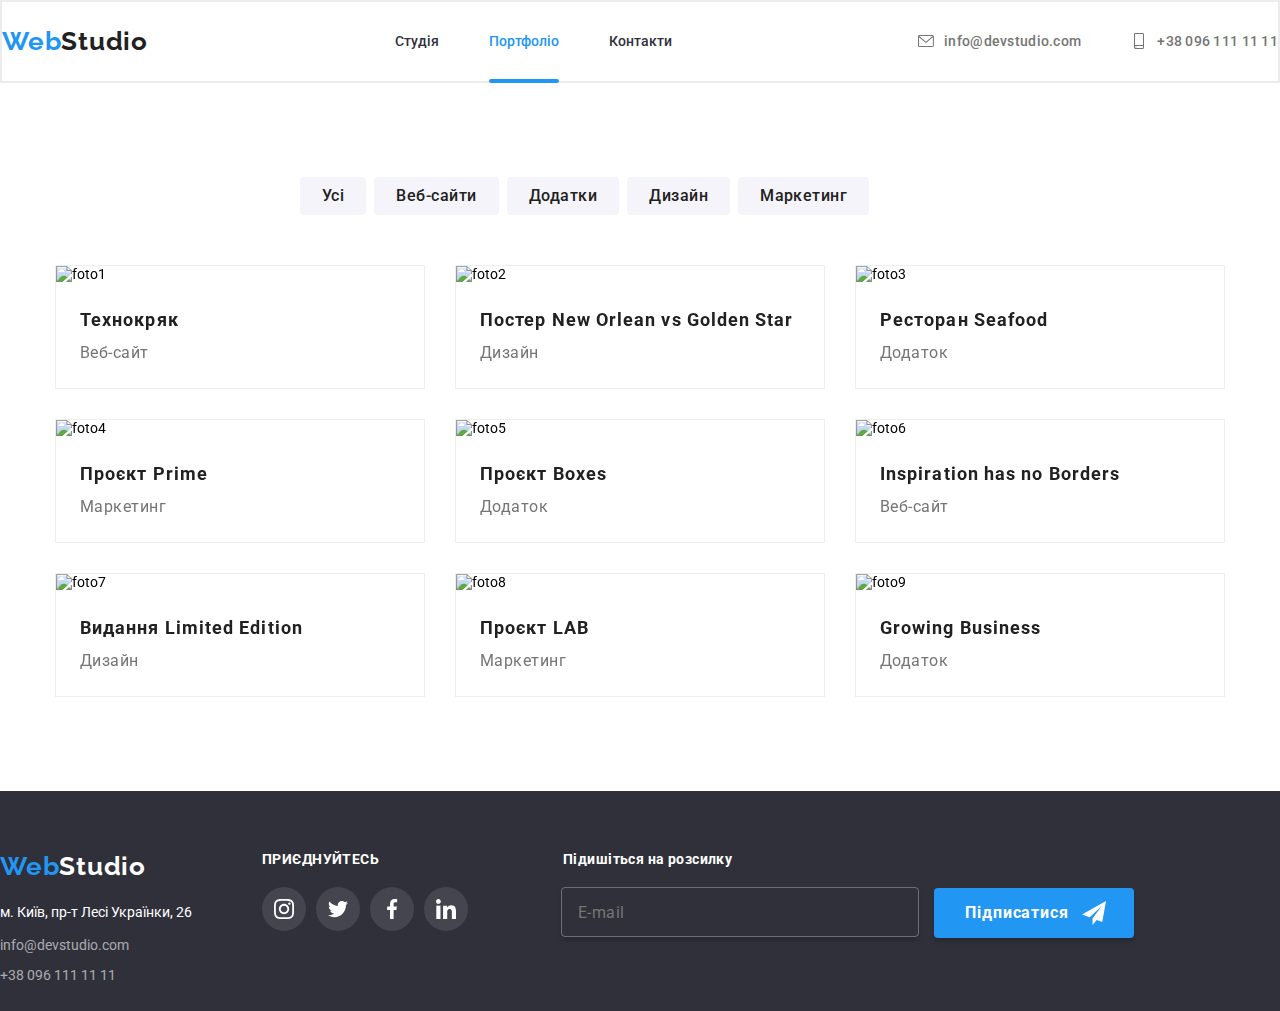
==== commit 96e26b2b: "css" ====
--- a/portfolio.html
+++ b/portfolio.html
@@ -14,6 +14,11 @@
       href="https://fonts.googleapis.com/css2?family=Raleway:wght@700&family=Roboto:wght@400;500;700;900&display=swap"
       rel="stylesheet"
     />
+    <link
+    rel="stylesheet"
+    href="https://cdnjs.cloudflare.com/ajax/libs/animate.css/4.1.1/animate.min.css"
+  />
+  <link href="https://unpkg.com/aos@2.3.1/dist/aos.css" rel="stylesheet">
     <link rel="stylesheet" href="./css/Reset.css" />
     <link rel="stylesheet" href="./css/container.css" />
     <link rel="stylesheet" href="./css/svg.css">
@@ -88,15 +93,24 @@
     <section class="presentation">
       <div class="container">
         <ul class="presentation-list">
-          <li class="presentation-item">
+          <li class="presentation-item" data-aos="flip-left"
+     data-aos-easing="ease-out-cubic"
+     data-aos-duration="2000">
+
             <img src="./img/Portfolio/foto1.jpg" alt="foto1" />
+      
+            
+             <div class="presentation-overlay">
+              <h2 class="overlay-text">Ресурс пропонує комплексні пропозиції з різним рівнем функціоналу та сервісів. Все це дозволить відвідувачу отримати вичерпні відомості про компанію чи приватну особу.</h2>
+       </div>
+            <div class="presentation-box">
             <h3 class="presentation-text">Технокряк</h3>
             <p class="presentation-description">Веб-сайт</p>
-            <div class="presentation-overlay">
-              <h2 class="overlay-text">Ресурс пропонує комплексні пропозиції з різним рівнем функціоналу та сервісів. Все це дозволить відвідувачу отримати вичерпні відомості про компанію чи приватну особу.</h2>
-            </div>
-          </li>
-          <li class="presentation-item">
+          </div>
+          </li>
+          <li class="presentation-item" data-aos="flip-left"
+     data-aos-easing="ease-out-cubic"
+     data-aos-duration="2000">
             <img src="./img/Portfolio/foto2.jpg" alt="foto2" />
             <h3 class="presentation-text">Постер New Orlean vs Golden Star</h3>
             <p class="presentation-description">Дизайн</p>
@@ -104,7 +118,9 @@
               <h2 class="overlay-text">Ресурс пропонує комплексні пропозиції з різним рівнем функціоналу та сервісів. Все це дозволить відвідувачу отримати вичерпні відомості про компанію чи приватну особу.</h2>
             </div>
           </li>
-          <li class="presentation-item">
+          <li class="presentation-item" data-aos="flip-left"
+     data-aos-easing="ease-out-cubic"
+     data-aos-duration="2000">
             <img src="./img/Portfolio/foto3.jpg" alt="foto3" />
             <h3 class="presentation-text">Ресторан Seafood</h3>
             <p class="presentation-description">Додаток</p>
@@ -112,7 +128,9 @@
               <h2 class="overlay-text">Ресурс пропонує комплексні пропозиції з різним рівнем функціоналу та сервісів. Все це дозволить відвідувачу отримати вичерпні відомості про компанію чи приватну особу.</h2>
             </div>
           </li>
-          <li class="presentation-item">
+          <li class="presentation-item" data-aos="flip-left"
+     data-aos-easing="ease-out-cubic"
+     data-aos-duration="2000">
             <img src="./img/Portfolio/foto4.jpg" alt="foto4" />
             <h3 class="presentation-text">Проєкт Prime</h3>
             <p class="presentation-description">Маркетинг</p>
@@ -120,7 +138,9 @@
               <h2 class="overlay-text">Ресурс пропонує комплексні пропозиції з різним рівнем функціоналу та сервісів. Все це дозволить відвідувачу отримати вичерпні відомості про компанію чи приватну особу.</h2>
             </div>
           </li>
-          <li class="presentation-item">
+          <li class="presentation-item" data-aos="flip-left"
+     data-aos-easing="ease-out-cubic"
+     data-aos-duration="2000">
             <img src="./img/Portfolio/foto5.jpg" alt="foto5" />
             <h3 class="presentation-text">Проєкт Boxes</h3>
             <p class="presentation-description">Додаток</p>
@@ -128,7 +148,9 @@
               <h2 class="overlay-text">Ресурс пропонує комплексні пропозиції з різним рівнем функціоналу та сервісів. Все це дозволить відвідувачу отримати вичерпні відомості про компанію чи приватну особу.</h2>
             </div>
           </li>
-          <li class="presentation-item">
+          <li class="presentation-item" data-aos="flip-left"
+     data-aos-easing="ease-out-cubic"
+     data-aos-duration="2000">
             <img src="./img/Portfolio/foto6.jpg" alt="foto6" />
             <h3 class="presentation-text">Inspiration has no Borders</h3>
             <p class="presentation-description">Веб-сайт</p>
@@ -136,7 +158,9 @@
               <h2 class="overlay-text">Ресурс пропонує комплексні пропозиції з різним рівнем функціоналу та сервісів. Все це дозволить відвідувачу отримати вичерпні відомості про компанію чи приватну особу.</h2>
             </div>
           </li>
-          <li class="presentation-item">
+          <li class="presentation-item" data-aos="flip-left"
+     data-aos-easing="ease-out-cubic"
+     data-aos-duration="2000">
             <img src="./img/Portfolio/foto7.jpg" alt="foto7" />
             <h3 class="presentation-text">Видання Limited Edition</h3>
             <p class="presentation-description">Дизайн</p>
@@ -144,7 +168,9 @@
               <h2 class="overlay-text">Ресурс пропонує комплексні пропозиції з різним рівнем функціоналу та сервісів. Все це дозволить відвідувачу отримати вичерпні відомості про компанію чи приватну особу.</h2>
             </div>
           </li>
-          <li class="presentation-item">
+          <li class="presentation-item" data-aos="flip-left"
+     data-aos-easing="ease-out-cubic"
+     data-aos-duration="2000">
             <img src="./img/Portfolio/foto8.jpg" alt="foto8" />
             <h3 class="presentation-text">Проєкт LAB</h3>
             <p class="presentation-description">Маркетинг</p>
@@ -152,7 +178,9 @@
               <h2 class="overlay-text">Ресурс пропонує комплексні пропозиції з різним рівнем функціоналу та сервісів. Все це дозволить відвідувачу отримати вичерпні відомості про компанію чи приватну особу.</h2>
             </div>
           </li>
-          <li class="presentation-item">
+          <li class="presentation-item" data-aos="flip-left"
+     data-aos-easing="ease-out-cubic"
+     data-aos-duration="2000">
             <img src="./img/Portfolio/foto9.jpg" alt="foto9" />
             <h3 class="presentation-text">Growing Business</h3>
             <p class="presentation-description">Додаток</p>
@@ -220,5 +248,9 @@
 </div>
 </div>
     </footer>
+    <script src="https://unpkg.com/aos@2.3.1/dist/aos.js"></script>
+    <script>
+      AOS.init();
+    </script>
   </body>
 </html>
--- a/css/style.css
+++ b/css/style.css
@@ -62,6 +62,9 @@
     font-size: 14px;
     font-weight: 500;
     line-height: normal;
+    transition-property: color;
+    transition-duration: 250ms;
+    transition-timing-function: cubic-bezier(0.4, 0, 0.2, 1);
 }
 
 .header-link:hover  {
@@ -154,7 +157,7 @@
     height: 92px;
     border-radius: 4px;
     border: 1px solid #AFB1B8;
-    transition-property: fill;
+    transition-property: color;
     transition-duration: 250ms;
     transition-timing-function: cubic-bezier(0.4, 0, 0.2, 1);
 }
@@ -246,10 +249,12 @@
 }
 
 
-
 .header-links {
     text-align: center;
-}
+    animation-name: fone;
+    animation-duration: 2s;
+}
+
 .info {
     padding-top: 94px;
     padding-bottom: 94px;
@@ -307,6 +312,10 @@
     padding-top: 10px;
     padding-bottom: 10px;
     padding-right: 32px;
+}
+
+button:hover {
+    cursor: pointer;
 }
 
 .mailto {
@@ -506,6 +515,8 @@
     position: fixed;
     top: 0px;
     left: 0px;
+    transition: opacity 250ms linear, visibility 250ms linear;
+    transition-timing-function: cubic-bezier(0.4, 0, 0.2, 1);
 }
 
 .modal {
@@ -535,6 +546,11 @@
 .close {
     width: 18px;
     height: 18px;
+    cursor: pointer;
+}
+
+.modal-checkbox:hover {
+    cursor: pointer;
 }
 
 .close-box {
@@ -548,6 +564,9 @@
     margin-right: 8px;
     align-items: center;
     justify-content: center;
+    transition-property: fill;
+    transition-duration: 250ms;
+    transition-timing-function: cubic-bezier(0.4, 0, 0.2, 1);
     
 }
 
@@ -559,6 +578,8 @@
     fill: #2196F3;
     border:1px solid #2196F3;
 }
+
+
 
 .box-big:hover {
     border:1px solid #2196F3;
@@ -576,17 +597,23 @@
     width: 370px;
     height: 294px;
     position: absolute;
-    left: 0px;
-    top: 0px;
+    top: 0;
+    left: 0;
     opacity: 0;
-    transition-property: opacity;
-    transition-duration: 250ms;
-    transition-timing-function: cubic-bezier(0.4, 0, 0.2, 1);
-}
-
-.presentation-overlay:hover {
+    overflow: hidden;
+    transition-duration: 250ms;
+    transition-timing-function: cubic-bezier(0.4, 0, 0.2, 1);
+    transform: translateY(100%);
+    
+}
+
+.presentation-item:hover .presentation-overlay {
     opacity: 1;
-}
+    overflow: visible;
+    transform: translateY(0%);
+}
+
+
 
 .header-link::after {
     content: '';
@@ -929,6 +956,12 @@
     letter-spacing: 0.48px;
     border-radius: 4px;
     background: #F5F4FA;
+    transition-property: background-color, color;
+    transition-duration: 250ms;
+    transition-timing-function: cubic-bezier(0.4, 0, 0.2, 1);
+    animation-name: buttonani;
+    animation-duration: 2s;
+    animation-timing-function: linear;
 }
 
 .naviganion-button:focus {
@@ -944,12 +977,14 @@
     letter-spacing: 0.48px;
     border-radius: 4px;
     background-color: #2196F3;
+    transition-property: background-color, color;
+    transition-duration: 250ms;
+    transition-timing-function: cubic-bezier(0.4, 0, 0.2, 1);
 }
 
 .naviganion-button:hover {
     background-color: #2196F3;
     color: var(--adress-color);
-    transition: cubic-bezier(0.4, 0, 0.2, 1) 250ms ;
 }
 
 .navigation-list {
@@ -1012,6 +1047,9 @@
     font-weight: 500;
     line-height: normal;
     letter-spacing: 0.28px;
+    transition-property: color;
+    transition-duration: 250ms;
+    transition-timing-function: cubic-bezier(0.4, 0, 0.2, 1);
 }
 
 #header-tel:hover {
